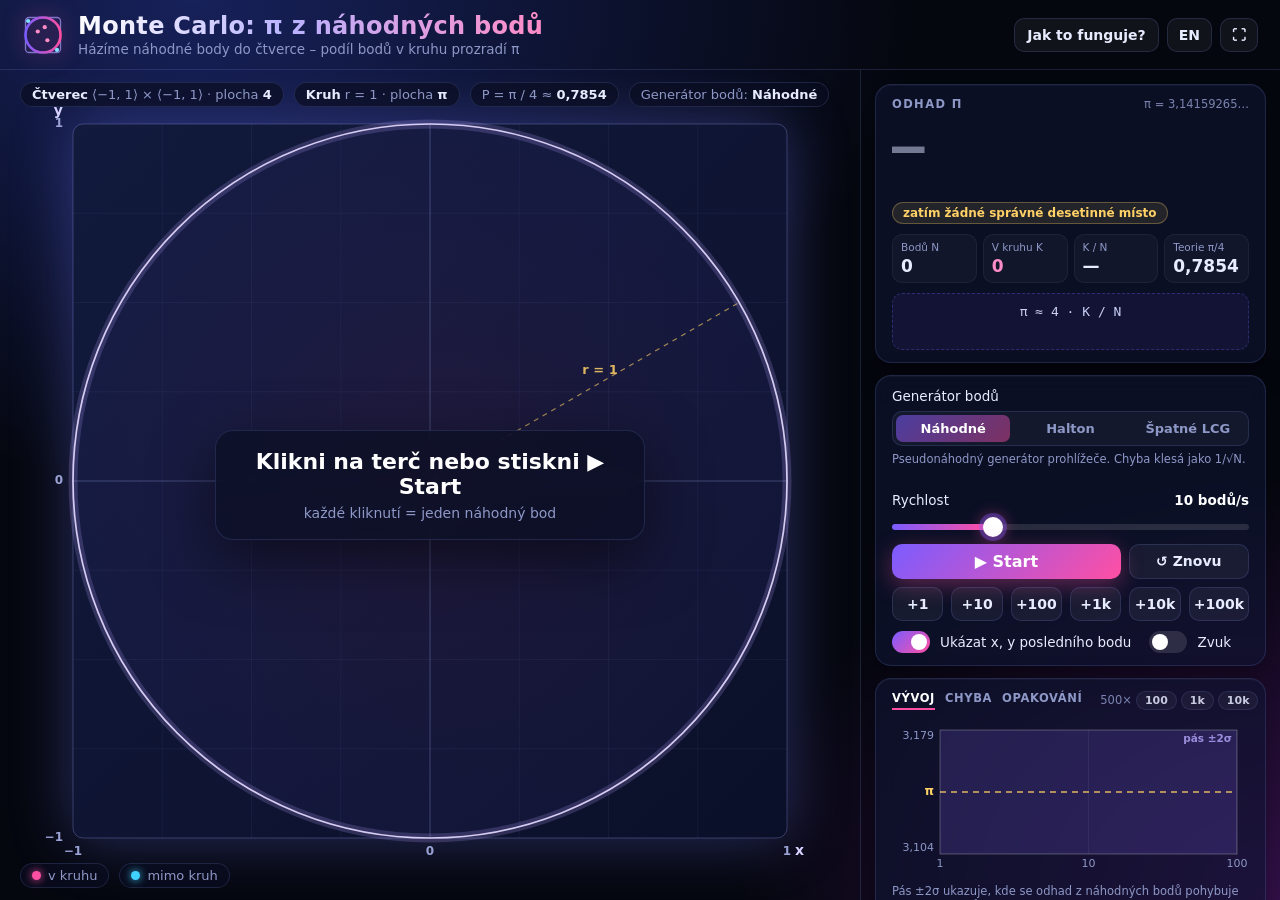
==== monte-carlo/index.html @ 91b71048 "Add monte carlo version, fix the legend overlap" ====
<!DOCTYPE html>
<html lang="cs" translate="no">
<head>
<meta charset="utf-8">
<meta name="google" content="notranslate">
<meta name="viewport" content="width=device-width, initial-scale=1">
<title>Monte Carlo π</title>
<style>
  :root {
    --bg0: #05070f;
    --panel: rgba(16, 22, 50, 0.62);
    --border: rgba(140, 160, 255, 0.16);
    --text: #e8ecff;
    --muted: #8e98c7;
    --hit: #ff4fa3;
    --miss: #40d2ff;
    --gold: #ffd166;
    --violet: #7b5cff;
  }
  * { box-sizing: border-box; margin: 0; padding: 0; }
  html, body { height: 100%; overflow: hidden; }
  body {
    color: var(--text);
    font-family: "Inter", "Segoe UI", system-ui, -apple-system, Roboto, "Helvetica Neue", Arial, sans-serif;
    background:
      radial-gradient(1200px 800px at 15% 0%, #17215a 0%, transparent 60%),
      radial-gradient(900px 700px at 100% 100%, #34104a 0%, transparent 60%),
      var(--bg0);
  }
  #app { display: grid; grid-template-rows: auto 1fr; height: 100vh; }

  /* ---------- header ---------- */
  header { display: flex; align-items: center; gap: 14px; padding: 12px 22px; border-bottom: 1px solid var(--border); }
  .logo { width: 42px; height: 42px; flex: none; filter: drop-shadow(0 0 10px rgba(255, 79, 163, .5)); }
  .brand h1 {
    font-size: 24px; font-weight: 800; letter-spacing: .3px;
    background: linear-gradient(90deg, #ffffff, #b9b3ff 45%, #ff8cc6);
    -webkit-background-clip: text; background-clip: text; color: transparent;
  }
  .brand p { color: var(--muted); font-size: 13.5px; margin-top: 1px; }
  .hdr-actions { margin-left: auto; display: flex; gap: 8px; }

  /* ---------- layout ---------- */
  main { display: grid; grid-template-columns: 1fr 420px; min-height: 0; }
  #stage { position: relative; min-width: 0; min-height: 0; overflow: hidden; }
  #board { position: absolute; inset: 0; width: 100%; height: 100%; cursor: crosshair; }
  aside {
    overflow-y: auto; padding: 14px; display: flex; flex-direction: column; gap: 12px;
    border-left: 1px solid var(--border);
    scrollbar-width: thin; scrollbar-color: rgba(140,160,255,.25) transparent;
  }

  .overlay { position: absolute; pointer-events: none; font-size: 13px; color: var(--muted); }
  #boardInfo { top: 12px; left: 20px; right: 20px; display: flex; gap: 10px; flex-wrap: wrap; }
  .chip {
    background: rgba(10, 14, 34, .7); border: 1px solid var(--border); border-radius: 999px;
    padding: 4px 11px; backdrop-filter: blur(6px); white-space: nowrap;
  }
  .chip b { color: var(--text); font-weight: 600; }
  #legend { bottom: 12px; left: 20px; display: flex; gap: 10px; }
  .dot { display: inline-block; width: 9px; height: 9px; border-radius: 50%; vertical-align: middle; margin: -2px 7px 0 0; }
  .dot.hit { background: var(--hit); box-shadow: 0 0 8px var(--hit); }
  .dot.miss { background: var(--miss); box-shadow: 0 0 8px var(--miss); }
  #hint {
    left: 50%; top: 50%; transform: translate(-50%, -50%);
    font-size: 22px; font-weight: 600; color: #fff; text-align: center;
    padding: 18px 28px; border-radius: 18px;
    background: rgba(10, 14, 34, .72); border: 1px solid var(--border);
    backdrop-filter: blur(8px); box-shadow: 0 20px 60px rgba(0,0,0,.5);
    animation: pulse 2.4s ease-in-out infinite;
  }
  #hint small { display: block; font-size: 14px; font-weight: 400; color: var(--muted); margin-top: 6px; }
  #hint.hidden { display: none; }
  @keyframes pulse { 0%,100% { box-shadow: 0 0 0 rgba(255,79,163,0), 0 20px 60px rgba(0,0,0,.5); }
                     50% { box-shadow: 0 0 40px rgba(255,79,163,.35), 0 20px 60px rgba(0,0,0,.5); } }

  /* ---------- cards ---------- */
  .card {
    background: var(--panel); border: 1px solid var(--border); border-radius: 16px;
    padding: 12px 16px; backdrop-filter: blur(10px);
    box-shadow: 0 10px 30px rgba(0,0,0,.35), inset 0 1px 0 rgba(255,255,255,.04);
  }
  .card h3 {
    font-size: 11.5px; text-transform: uppercase; letter-spacing: 1.4px; color: var(--muted);
    font-weight: 700; margin-bottom: 8px; display: flex; justify-content: space-between; align-items: center; gap: 8px;
  }
  .card h3 > span { white-space: nowrap; }
  .card h3 span:last-child { text-transform: none; letter-spacing: 0; font-weight: 500; opacity: .85; }

  .pi-value {
    font-family: ui-monospace, "SF Mono", "Cascadia Mono", "Roboto Mono", Consolas, monospace;
    font-size: 54px; font-weight: 700; line-height: 1.05; letter-spacing: 1px;
    font-variant-numeric: tabular-nums; white-space: nowrap;
  }
  .pi-value .ok { color: var(--gold); text-shadow: 0 0 22px rgba(255, 209, 102, .65); }
  .pi-value .no { color: #dfe4ff; opacity: .5; }
  /* always two fixed lines (error, then badge) so the panel never jumps as the texts change length */
  .pi-sub { display: flex; flex-direction: column; align-items: flex-start; gap: 5px; color: var(--muted); font-size: 13px; margin-top: 4px; }
  #piErr { min-height: 1.3em; line-height: 1.3; white-space: nowrap; }
  .badge {
    display: inline-block; font-size: 12px; font-weight: 600; color: var(--gold); white-space: nowrap;
    background: rgba(255, 209, 102, .1); border: 1px solid rgba(255, 209, 102, .3);
    padding: 3px 10px; border-radius: 999px; transition: transform .25s;
  }
  .badge.pop { transform: scale(1.12); }
  .stats { display: grid; grid-template-columns: repeat(4, 1fr); gap: 6px; margin-top: 10px; }
  .stat { background: rgba(255,255,255,.03); border: 1px solid rgba(255,255,255,.05); border-radius: 10px; padding: 6px 8px; min-width: 0; }
  .stat .k { display: block; font-size: 10.5px; color: var(--muted); line-height: 1.25; }
  .stat .v { display: block; font-size: 17px; font-weight: 700; font-variant-numeric: tabular-nums; margin-top: 2px; }
  .stat .v.hit { color: #ff8cc6; }
  .formula {
    margin-top: 10px; font-family: ui-monospace, "SF Mono", Consolas, monospace; font-size: 13px;
    color: #c9cff5; text-align: center; padding: 8px; border-radius: 10px; background: rgba(123, 92, 255, .08);
    border: 1px dashed rgba(123, 92, 255, .3); line-height: 1.5; white-space: nowrap; overflow: hidden;
  }

  /* ---------- controls ---------- */
  .ctrl { margin-bottom: 10px; }
  .ctrl-top { display: flex; justify-content: space-between; align-items: baseline; font-size: 13.5px; margin-bottom: 7px; }
  .ctrl-top .val { font-weight: 700; font-variant-numeric: tabular-nums; color: #fff; }
  .note { font-size: 11.5px; color: var(--muted); margin: -4px 0 10px; min-height: 2.6em; line-height: 1.3; }

  input[type=range] {
    -webkit-appearance: none; appearance: none; width: 100%; height: 6px; border-radius: 6px; outline: none; cursor: pointer;
    background: linear-gradient(90deg, var(--violet), var(--hit) var(--fill, 50%), rgba(255,255,255,.12) var(--fill, 50%));
  }
  input[type=range]::-webkit-slider-thumb {
    -webkit-appearance: none; width: 20px; height: 20px; border-radius: 50%; background: #fff; border: none;
    box-shadow: 0 0 0 4px rgba(123, 92, 255, .35), 0 0 16px rgba(255, 79, 163, .7);
  }
  input[type=range]::-moz-range-thumb {
    width: 20px; height: 20px; border-radius: 50%; background: #fff; border: none;
    box-shadow: 0 0 0 4px rgba(123, 92, 255, .35), 0 0 16px rgba(255, 79, 163, .7);
  }

  .seg { display: flex; background: rgba(255,255,255,.04); border: 1px solid var(--border); border-radius: 10px; padding: 3px; gap: 3px; }
  .seg button {
    flex: 1; border: none; background: transparent; color: var(--muted); font: inherit; font-size: 13px; font-weight: 600;
    padding: 6px 4px; border-radius: 7px; cursor: pointer; transition: .15s;
  }
  .seg button.on { background: linear-gradient(135deg, rgba(123,92,255,.55), rgba(255,79,163,.45)); color: #fff; }

  .btn {
    appearance: none; border: 1px solid var(--border); background: rgba(255,255,255,.05); color: var(--text);
    border-radius: 10px; padding: 8px 12px; font: inherit; font-size: 14px; font-weight: 600; cursor: pointer;
    transition: background .15s, border-color .15s, transform .08s;
  }
  .btn:hover { background: rgba(255,255,255,.1); border-color: rgba(160,170,255,.45); }
  .btn:active { transform: scale(.97); }
  .btn.primary {
    background: linear-gradient(135deg, var(--violet), var(--hit)); border: none; color: #fff;
    box-shadow: 0 6px 22px rgba(255, 79, 163, .35);
  }
  .btn.primary:hover { filter: brightness(1.1); }
  .btn.icon { padding: 8px 11px; }
  .row { display: flex; gap: 8px; }
  .row .btn { flex: 1; padding-left: 4px; padding-right: 4px; }
  .row + .row { margin-top: 8px; }
  #btnPlay { flex: 2; font-size: 16px; }

  .switches { display: flex; gap: 18px; flex-wrap: wrap; }
  .switch { display: flex; align-items: center; gap: 10px; font-size: 13.5px; cursor: pointer; margin-top: 10px; user-select: none; }
  .switch input { display: none; }
  .switch .track { width: 38px; height: 22px; border-radius: 22px; background: rgba(255,255,255,.12); position: relative; transition: .2s; flex: none; }
  .switch .track::after { content: ""; position: absolute; top: 3px; left: 3px; width: 16px; height: 16px; border-radius: 50%; background: #fff; transition: .2s; }
  .switch input:checked + .track { background: linear-gradient(135deg, var(--violet), var(--hit)); }
  .switch input:checked + .track::after { left: 19px; }

  .tab {
    background: none; border: none; border-bottom: 2px solid transparent; font: inherit; color: var(--muted);
    text-transform: uppercase; letter-spacing: 1.4px; font-weight: 700; font-size: 11.5px;
    padding: 0 0 3px; margin-right: 10px; cursor: pointer; letter-spacing: .6px; white-space: nowrap;
  }
  .tab.on { color: #fff; border-bottom-color: var(--hit); }
  .histbtns { display: flex; gap: 4px; align-items: center; white-space: nowrap; }
  .histbtns button {
    border: 1px solid var(--border); background: rgba(255,255,255,.05); color: var(--text); border-radius: 999px;
    font: inherit; font-size: 11px; font-weight: 700; padding: 2px 8px; cursor: pointer;
  }
  .histbtns button:hover { border-color: rgba(255,79,163,.6); background: rgba(255,79,163,.15); }
  .chart { width: 100%; height: 200px; display: block; }
  @media (max-height: 950px) { .chart { height: 160px; } }
  .chart-note { font-size: 11.5px; color: var(--muted); margin-top: 6px; min-height: 2.6em; line-height: 1.3; }
  .kbd { font-size: 11.5px; color: var(--muted); text-align: center; line-height: 1.7; }
  kbd {
    font-family: inherit; font-size: 11px; padding: 1px 6px; border-radius: 5px;
    border: 1px solid var(--border); background: rgba(255,255,255,.05); color: #cdd3f5;
  }

  /* ---------- theory modal ---------- */
  #modal {
    position: fixed; inset: 0; display: none; align-items: center; justify-content: center; padding: 20px;
    background: rgba(3, 5, 14, .7); backdrop-filter: blur(8px); z-index: 10;
  }
  #modal.open { display: flex; }
  #modal .card { max-width: 760px; width: 100%; max-height: 90vh; overflow-y: auto; padding: 26px 30px; position: relative; background: rgba(16, 22, 50, .95); }
  #modal h2 { font-size: 24px; margin-bottom: 12px; }
  #modal h4 { font-size: 15px; margin: 18px 0 6px; color: #b9b3ff; }
  #modal p, #modal li { font-size: 15px; line-height: 1.6; color: #d4d9f5; }
  #modal ul { padding-left: 20px; }
  #modal li + li { margin-top: 6px; }
  #modal .eq {
    font-family: ui-monospace, "SF Mono", Consolas, monospace; font-size: 16px; text-align: center; margin: 12px 0;
    padding: 12px; border-radius: 12px; background: rgba(123, 92, 255, .1); border: 1px solid rgba(123, 92, 255, .3); color: #fff;
  }
  #modal .close { position: absolute; top: 14px; right: 14px; }

  @media (max-width: 1000px) {
    html, body { overflow: auto; }
    #app { height: auto; }
    main { grid-template-columns: 1fr; }
    #stage { height: 70vh; }
    aside { border-left: none; overflow: visible; }
    .brand p { display: none; }
  }
</style>
</head>
<body>
<div id="app">
  <header>
    <svg class="logo" viewBox="0 0 48 48" aria-hidden="true">
      <defs><linearGradient id="lg" x1="0" x2="1"><stop offset="0" stop-color="#7b5cff"/><stop offset="1" stop-color="#ff4fa3"/></linearGradient></defs>
      <rect x="4" y="4" width="40" height="40" rx="4" fill="none" stroke="#a99cff" stroke-width="1.5" opacity=".7"/>
      <circle cx="24" cy="24" r="20" fill="none" stroke="url(#lg)" stroke-width="3"/>
      <circle cx="18" cy="20" r="2.4" fill="#ff8cc6"/><circle cx="29" cy="30" r="2.4" fill="#ff8cc6"/>
      <circle cx="26" cy="15" r="2.4" fill="#ff8cc6"/><circle cx="40" cy="41" r="2.4" fill="#7fe3ff"/>
      <circle cx="7" cy="8" r="2.4" fill="#7fe3ff"/>
    </svg>
    <div class="brand">
      <h1 data-i18n="title"></h1>
      <p data-i18n="subtitle"></p>
    </div>
    <div class="hdr-actions">
      <button class="btn" id="btnTheory" data-i18n="theoryBtn"></button>
      <button class="btn icon" id="btnLang" title="Language / Jazyk"></button>
      <button class="btn icon" id="btnFull" data-i18n-title="fullscreen">⛶</button>
    </div>
  </header>

  <main>
    <section id="stage">
      <canvas id="board"></canvas>
      <div class="overlay" id="boardInfo"></div>
      <div class="overlay" id="legend">
        <span class="chip"><span class="dot hit"></span><span data-i18n="legendHit"></span></span>
        <span class="chip"><span class="dot miss"></span><span data-i18n="legendMiss"></span></span>
      </div>
      <div class="overlay" id="hint"><span data-i18n="hint"></span><small data-i18n="hintSmall"></small></div>
    </section>

    <aside>
      <div class="card">
        <h3><span data-i18n="estimate"></span><span id="piTrue">π = 3.14159265…</span></h3>
        <div class="pi-value" id="piValue">—</div>
        <div class="pi-sub"><span id="piErr"></span><span class="badge" id="badge"></span></div>
        <div class="stats">
          <div class="stat"><span class="k" data-i18n="points"></span><span class="v" id="stN">0</span></div>
          <div class="stat"><span class="k" data-i18n="inside"></span><span class="v hit" id="stK">0</span></div>
          <div class="stat"><span class="k">K / N</span><span class="v" id="stP">—</span></div>
          <div class="stat"><span class="k" data-i18n="theory"></span><span class="v" id="stPT">—</span></div>
        </div>
        <div class="formula" id="formula"></div>
      </div>

      <div class="card">
        <div class="ctrl">
          <div class="ctrl-top"><span data-i18n="generator"></span></div>
          <div class="seg" id="genSeg">
            <button data-gen="random" data-i18n="genRandom"></button>
            <button data-gen="halton" data-i18n="genHalton"></button>
            <button data-gen="lcg" data-i18n="genLcg"></button>
          </div>
        </div>
        <div class="note" id="genNote"></div>
        <div class="ctrl">
          <div class="ctrl-top"><span data-i18n="speed"></span><span class="val" id="rVal"></span></div>
          <input type="range" id="rSlider" min="0" max="1000" step="1">
        </div>
        <div class="row">
          <button class="btn primary" id="btnPlay"></button>
          <button class="btn" id="btnReset" data-i18n="reset"></button>
        </div>
        <div class="row">
          <button class="btn" data-drop="1">+1</button>
          <button class="btn" data-drop="10">+10</button>
          <button class="btn" data-drop="100">+100</button>
          <button class="btn" data-drop="1000">+1k</button>
          <button class="btn" data-drop="10000">+10k</button>
          <button class="btn" data-drop="100000">+100k</button>
        </div>
        <div class="switches">
          <label class="switch"><input type="checkbox" id="measureChk" checked><span class="track"></span><span data-i18n="showMeasure"></span></label>
          <label class="switch"><input type="checkbox" id="soundChk"><span class="track"></span><span data-i18n="sound"></span></label>
        </div>
      </div>

      <div class="card">
        <h3>
          <span><button class="tab on" data-tab="conv" data-i18n="tabConv"></button><button class="tab" data-tab="err" data-i18n="tabErr"></button><button class="tab" data-tab="hist" data-i18n="tabHist"></button></span>
          <span class="histbtns"><span>500×</span><button data-hist="100">100</button><button data-hist="1000">1k</button><button data-hist="10000">10k</button></span>
        </h3>
        <canvas class="chart" id="chart"></canvas>
        <div class="chart-note" id="chartNote"></div>
      </div>

      <div class="kbd" data-i18n-html="keys"></div>
    </aside>
  </main>
</div>

<div id="modal">
  <div class="card">
    <button class="btn icon close" id="btnClose">✕</button>
    <div id="theoryBody"></div>
  </div>
</div>

<script>
(() => {
'use strict';

// Language shown on start ('cs' or 'en'); visitors can switch with the button or L key.
const DEFAULT_LANG = 'cs';
const PI = Math.PI;
const PI_DIGITS = '3.14159265358979';
const P_IN = PI / 4;                 // probability that a uniform point in the square lands in the circle
const $ = id => document.getElementById(id);

/* ======================================================================
   Texts
   ====================================================================== */
const I18N = {
  cs: {
    title: 'Monte Carlo: π z náhodných bodů',
    subtitle: 'Házíme náhodné body do čtverce – podíl bodů v kruhu prozradí π',
    theoryBtn: 'Jak to funguje?',
    fullscreen: 'Celá obrazovka (F)',
    legendHit: 'v kruhu',
    legendMiss: 'mimo kruh',
    hint: 'Klikni na terč nebo stiskni ▶ Start',
    hintSmall: 'každé kliknutí = jeden náhodný bod',
    estimate: 'Odhad π',
    points: 'Bodů N',
    inside: 'V kruhu K',
    theory: 'Teorie π/4',
    generator: 'Generátor bodů',
    genRandom: 'Náhodné', genHalton: 'Halton', genLcg: 'Špatné LCG',
    genNotes: {
      random: 'Pseudonáhodný generátor prohlížeče. Chyba klesá jako 1/√N.',
      halton: 'Kvazináhodná posloupnost: body vyplňují čtverec rovnoměrně. Chyba klesá zhruba jako N^(−3/4) – výrazně rychleji než 1/√N.',
      lcg: 'xₙ₊₁ = (5·xₙ + 1) mod 2048. Perioda jen 2048 – body leží na přímkách a odhad uvízne na 3,207.',
    },
    speed: 'Rychlost',
    perSec: n => n === 1 ? 'bod/s' : n >= 2 && n <= 4 ? 'body/s' : 'bodů/s',
    start: '▶ Start', pause: '❚❚ Pauza', reset: '↺ Znovu',
    showMeasure: 'Ukázat x, y posledního bodu',
    sound: 'Zvuk',
    tabConv: 'Vývoj', tabErr: 'Chyba', tabHist: 'Opakování',
    band: 'pás ±2σ',
    notes: {
      conv: 'Pás ±2σ ukazuje, kde se odhad z náhodných bodů pohybuje v 95 % případů. Zkus i Halton a špatné LCG.',
      err: 'Chyba |π̂ − π| v log–log měřítku. Náhodné body: ~1/√N (sklon −½). Halton: ~N^(−3/4), tedy výrazně rychleji.',
      hist: '500 nezávislých pokusů po N bodech. Víc bodů → užší zvon. Čárkovaně teorie, v závorce σ pro náhodné body.',
    },
    histEmpty: 'Zvol N vpravo nahoře ↗',
    insideV: 'v kruhu ✓', outsideV: 'mimo kruh ✗',
    err: 'odchylka',
    digits: n => n <= 0 ? 'zatím žádné správné desetinné místo' :
                 n === 1 ? '1 správné desetinné místo' :
                 n < 5 ? `${n} správná desetinná místa` : `${n} správných desetinných míst`,
    square: 'Čtverec', circle: 'Kruh', area: 'plocha',
    keys: '<kbd>Mezerník</kbd> start/pauza · <kbd>N</kbd> jeden bod · <kbd>R</kbd> znovu · <kbd>G</kbd> generátor · <kbd>F</kbd> celá obrazovka · <kbd>L</kbd> jazyk · <kbd>S</kbd> zvuk',
    theoryHtml: `
      <h2>Metoda Monte Carlo</h2>
      <p>Házíme náhodné body do čtverce ⟨−1, 1⟩ × ⟨−1, 1⟩, do kterého je vepsaný kruh o poloměru 1.
      Body padají rovnoměrně, takže pravděpodobnost, že bod padne do kruhu, je rovna poměru ploch:</p>
      <div class="eq">P = plocha kruhu / plocha čtverce = π·1² / 2² = π / 4</div>
      <p>Bod (x, y) leží v kruhu právě tehdy, když <b>x² + y² ≤ 1</b> – to je Pythagorova věta pro vzdálenost od středu.
      Hodíme-li <i>N</i> bodů a <i>K</i> z nich padne do kruhu, je K/N ≈ π/4, a tedy</p>
      <div class="eq">π ≈ 4 · K / N</div>
      <h4>Proč „Monte Carlo“?</h4>
      <p>Metodu rozpracovali Stanisław Ulam a John von Neumann kolem roku 1946 při výpočtech pro projekt Manhattan
      a pojmenovali ji podle kasina v Monaku, kde také vládne náhoda. Ulama k ní prý přivedlo, když se snažil
      spočítat šanci, že mu vyjde pasiáns. Dnes se používá ve fyzice, financích, počítačové grafice (ray tracing) i v umělé inteligenci.</p>
      <h4>Jak přesné to je?</h4>
      <p>Směrodatná odchylka odhadu je 4·√(p(1−p)/N) ≈ 1,64/√N, kde p = π/4. Na každou další správnou číslici
      tedy potřebujeme zhruba 100× víc bodů. Pro srovnání: Buffonova jehla s l = t má ≈ 2,37/√N, takže body ve čtverci jsou o něco přesnější.
      A hlavně: chyba ~1/√N nezávisí na počtu rozměrů. Proto Monte Carlo vítězí u integrálů ve stovkách dimenzí,
      kde by klasické metody potřebovaly astronomický počet výpočtů.</p>
      <h4>Generátory bodů</h4>
      <ul>
        <li><b>Náhodné</b> – pseudonáhodný generátor prohlížeče (Math.random). Počítač neumí skutečnou náhodu,
        ale dobrý generátor se od ní nedá rozeznat.</li>
        <li><b>Halton</b> – kvazináhodná posloupnost (van der Corputova čísla v bázích 2 a 3). Body nejsou náhodné,
        ale vyplňují čtverec co nejrovnoměrněji. Chyba tu klesá zhruba jako N<sup>−3/4</sup> místo N<sup>−1/2</sup> – to je metoda <i>kvazi-Monte Carlo</i>.
        U hladkých funkcí je to dokonce skoro 1/N; ostrá hranice kruhu to trochu brzdí.
        (Posloupnost je náhodně posunutá, aby byl každý pokus jiný.)</li>
        <li><b>Špatné LCG</b> – lineární kongruenční generátor x<sub>n+1</sub> = (5·x<sub>n</sub> + 1) mod 2048.
        Má periodu jen 2048 čísel a dvojice (x, y) leží na pěti přímkách. Odhad uvízne na 3,207 a lepší už nebude,
        ať hodíme bodů kolik chceme. Takové chyby se v historii opravdu staly: slavný generátor RANDU od IBM
        (60. léta) vyráběl trojice čísel ležící jen v 15 rovinách.</li>
      </ul>`
  },
  en: {
    title: 'Monte Carlo: π from random points',
    subtitle: 'Throw random points into a square – the share landing in the circle reveals π',
    theoryBtn: 'How does it work?',
    fullscreen: 'Fullscreen (F)',
    legendHit: 'inside the circle',
    legendMiss: 'outside',
    hint: 'Click the target or press ▶ Start',
    hintSmall: 'every click = one random point',
    estimate: 'Estimate of π',
    points: 'Points N',
    inside: 'Inside K',
    theory: 'Theory π/4',
    generator: 'Point generator',
    genRandom: 'Random', genHalton: 'Halton', genLcg: 'Bad LCG',
    genNotes: {
      random: "The browser's pseudo-random generator. The error shrinks like 1/√N.",
      halton: 'Quasi-random sequence: points fill the square evenly. The error shrinks roughly like N^(−3/4) – much faster than 1/√N.',
      lcg: 'xₙ₊₁ = (5·xₙ + 1) mod 2048. Period of only 2048 – points lie on lines and the estimate gets stuck at 3.207.',
    },
    speed: 'Speed',
    perSec: n => n === 1 ? 'point/s' : 'points/s',
    start: '▶ Start', pause: '❚❚ Pause', reset: '↺ Reset',
    showMeasure: 'Show x, y of the last point',
    sound: 'Sound',
    tabConv: 'Estimate', tabErr: 'Error', tabHist: 'Repeats',
    band: 'band ±2σ',
    notes: {
      conv: 'The ±2σ band shows where the estimate from random points stays 95 % of the time. Try Halton and the bad LCG too.',
      err: 'Error |π̂ − π| on a log–log scale. Random points: ~1/√N (slope −½). Halton: ~N^(−3/4), i.e. much faster.',
      hist: '500 independent experiments of N points. More points → narrower bell. Dashed: theory, σ for random points in brackets.',
    },
    histEmpty: 'Pick N at the top right ↗',
    insideV: 'inside ✓', outsideV: 'outside ✗',
    err: 'error',
    digits: n => n <= 0 ? 'no correct decimal places yet' :
                 n === 1 ? '1 correct decimal place' : `${n} correct decimal places`,
    square: 'Square', circle: 'Circle', area: 'area',
    keys: '<kbd>Space</kbd> start/pause · <kbd>N</kbd> one point · <kbd>R</kbd> reset · <kbd>G</kbd> generator · <kbd>F</kbd> fullscreen · <kbd>L</kbd> language · <kbd>S</kbd> sound',
    theoryHtml: `
      <h2>The Monte Carlo method</h2>
      <p>We throw random points into the square [−1, 1] × [−1, 1], which contains an inscribed circle of radius 1.
      The points are uniform, so the probability that a point lands in the circle equals the ratio of the areas:</p>
      <div class="eq">P = circle area / square area = π·1² / 2² = π / 4</div>
      <p>A point (x, y) is inside the circle exactly when <b>x² + y² ≤ 1</b> – Pythagoras' theorem for the distance from the centre.
      Throw <i>N</i> points, count the <i>K</i> inside; then K/N ≈ π/4 and therefore</p>
      <div class="eq">π ≈ 4 · K / N</div>
      <h4>Why "Monte Carlo"?</h4>
      <p>Stanisław Ulam and John von Neumann developed the method around 1946 for calculations in the Manhattan Project
      and named it after the casino in Monaco, where chance rules too. Ulam reportedly got the idea while trying to work out
      the odds of winning a game of solitaire. Today it is used in physics, finance, computer graphics (ray tracing) and AI.</p>
      <h4>How accurate is it?</h4>
      <p>The standard deviation of the estimate is 4·√(p(1−p)/N) ≈ 1.64/√N with p = π/4, so every extra correct digit
      needs about 100× more points. For comparison, Buffon's needle with l = t gives ≈ 2.37/√N, so points in a square are a bit more accurate.
      Crucially, the ~1/√N error does not depend on the number of dimensions. That is why Monte Carlo wins for integrals
      in hundreds of dimensions, where classical methods would need an astronomical number of evaluations.</p>
      <h4>Point generators</h4>
      <ul>
        <li><b>Random</b> – the browser's pseudo-random generator (Math.random). Computers can't produce true randomness,
        but a good generator is indistinguishable from it.</li>
        <li><b>Halton</b> – a quasi-random sequence (van der Corput numbers in bases 2 and 3). The points aren't random,
        they fill the square as evenly as possible. The error falls roughly like N<sup>−3/4</sup> instead of N<sup>−1/2</sup> – this is <i>quasi-Monte Carlo</i>.
        For smooth functions it is almost 1/N; the sharp edge of the circle slows it down a little.
        (The sequence is randomly shifted so every run is different.)</li>
        <li><b>Bad LCG</b> – the linear congruential generator x<sub>n+1</sub> = (5·x<sub>n</sub> + 1) mod 2048.
        Its period is only 2048 numbers and the (x, y) pairs lie on five lines. The estimate gets stuck at 3.207 and never
        improves, no matter how many points we throw. Such failures really happened: IBM's infamous RANDU generator (1960s)
        produced triples of numbers lying in just 15 planes.</li>
      </ul>`
  }
};
let T = I18N[DEFAULT_LANG];

/* ======================================================================
   Point generators – each returns a function producing [x, y] in [−1, 1]²
   ====================================================================== */
function halton(i, b) {
  let f = 1, r = 0;
  while (i > 0) { f /= b; r += f * (i % b); i = Math.floor(i / b); }
  return r;
}
const frac = v => v - Math.floor(v);

function makeGen(kind) {
  if (kind === 'halton') {
    // Cranley–Patterson rotation: a random shift keeps the even spread but makes each run different.
    let i = 0;
    const u = Math.random(), v = Math.random();
    return () => { i++; return [frac(halton(i, 2) + u) * 2 - 1, frac(halton(i, 3) + v) * 2 - 1]; };
  }
  if (kind === 'lcg') {
    // A deliberately bad generator: tiny modulus, small multiplier.
    const m = 2048, a = 5;
    let s = Math.floor(Math.random() * m);
    return () => {
      s = (a * s + 1) % m; const x = s / m;
      s = (a * s + 1) % m; const y = s / m;
      return [x * 2 - 1, y * 2 - 1];
    };
  }
  return () => [Math.random() * 2 - 1, Math.random() * 2 - 1];
}

/* ======================================================================
   State
   ====================================================================== */
const HIT  = { rgb: '255,79,163' };
const MISS = { rgb: '64,210,255' };
const RING_MAX = 150000;             // settled points kept for redrawing after a resize

const S = {
  lang: DEFAULT_LANG,
  gen: 'random', next: null,
  N: 0, K: 0,
  running: false, rate: 10, spawnAcc: 0,
  pending: 0,                        // points queued by the big +N buttons, dropped over several frames
  history: [], lastHistN: 0,
  flying: [], effects: [], pulse: 0,
  last: null, lastT: 0, showMeasure: true,
  bestDigits: 0,
  statsDirty: true, lastStats: 0,
};
const ring = {
  x: new Float32Array(RING_MAX), y: new Float32Array(RING_MAX), r: new Float32Array(RING_MAX),
  a: new Float32Array(RING_MAX), inside: new Uint8Array(RING_MAX), start: 0, len: 0,
};
const G = { dpr: 1, cw: 1, ch: 1, size: 1, ox: 0, oy: 0 };   // stage geometry in device pixels

const stage = $('stage'), cv = $('board'), ctx = cv.getContext('2d');
const mk = () => { const c = document.createElement('canvas'); return [c, c.getContext('2d')]; };
const [bg, bgx] = mk();              // board, circle, axes
const [acc, accx] = mk();            // settled points
const chCv = $('chart'), chx = chCv.getContext('2d');

/* ======================================================================
   Helpers
   ====================================================================== */
const clamp = (v, a, b) => Math.max(a, Math.min(b, v));
const locale = () => S.lang === 'cs' ? 'cs-CZ' : 'en-US';
const dec = (v, d) => v.toLocaleString(locale(), { minimumFractionDigits: d, maximumFractionDigits: d });
const int = v => v.toLocaleString(locale());
const sep = () => S.lang === 'cs' ? ',' : '.';
const estimate = () => S.N ? 4 * S.K / S.N : NaN;
const sigmaFor = N => 4 * Math.sqrt(P_IN * (1 - P_IN) / N);
const font = (px, w = 600) => `${w} ${px * G.dpr}px "Inter", "Segoe UI", system-ui, -apple-system, sans-serif`;
const X = x => G.ox + (x + 1) / 2 * G.size;
const Y = y => G.oy + (1 - y) / 2 * G.size;

function rr(c, x, y, w, h, r) {
  c.beginPath();
  c.moveTo(x + r, y); c.arcTo(x + w, y, x + w, y + h, r); c.arcTo(x + w, y + h, x, y + h, r);
  c.arcTo(x, y + h, x, y, r); c.arcTo(x, y, x + w, y, r); c.closePath();
}

function pill(c, text, x, y, color, align = 'center') {
  const d = G.dpr;
  c.font = font(12.5);
  const w = c.measureText(text).width + 14 * d, h = 22 * d;
  let bx = align === 'left' ? x : align === 'right' ? x - w : x - w / 2;
  bx = clamp(bx, 4 * d, G.cw - w - 4 * d);
  const by = clamp(y - h / 2, 4 * d, G.ch - h - 4 * d);
  c.fillStyle = 'rgba(6, 9, 24, 0.85)';
  rr(c, bx, by, w, h, 7 * d); c.fill();
  c.strokeStyle = color; c.globalAlpha *= 0.6; c.lineWidth = 1 * d; c.stroke(); c.globalAlpha /= 0.6;
  c.fillStyle = color; c.textAlign = 'left'; c.textBaseline = 'middle';
  c.fillText(text, bx + 7 * d, by + h / 2 + 0.5 * d);
}

/* ======================================================================
   Board
   ====================================================================== */
function layoutStage() {
  const r = stage.getBoundingClientRect();
  G.dpr = Math.min(window.devicePixelRatio || 1, 2);
  G.cw = Math.max(1, Math.round(r.width * G.dpr));
  G.ch = Math.max(1, Math.round(r.height * G.dpr));
  for (const c of [cv, bg, acc]) { c.width = G.cw; c.height = G.ch; }
  accClipped = false;                // resizing a canvas resets its state
  const d = G.dpr, mx = 60 * d, mt = 54 * d, mb = 62 * d;
  G.size = Math.max(10, Math.min(G.cw - 2 * mx, G.ch - mt - mb));
  G.ox = (G.cw - G.size) / 2;
  G.oy = mt + (G.ch - mt - mb - G.size) / 2;
  drawBoardBg();
  redrawAccum();
}

function drawBoardBg() {
  const c = bgx, d = G.dpr, s = G.size, x0 = G.ox, y0 = G.oy, r = 10 * d;
  c.clearRect(0, 0, G.cw, G.ch);

  c.save();
  c.shadowColor = 'rgba(110, 120, 255, 0.35)'; c.shadowBlur = 60 * d;
  const g = c.createLinearGradient(x0, y0, x0 + s, y0 + s);
  g.addColorStop(0, '#121a3d'); g.addColorStop(1, '#0b1029');
  c.fillStyle = g; rr(c, x0, y0, s, s, r); c.fill();
  c.restore();

  c.save();
  rr(c, x0, y0, s, s, r); c.clip();
  // inside of the circle, softly lit
  const cg = c.createRadialGradient(X(0), Y(0), 0, X(0), Y(0), s / 2);
  cg.addColorStop(0, 'rgba(255, 79, 163, 0.07)'); cg.addColorStop(1, 'rgba(123, 92, 255, 0.05)');
  c.fillStyle = cg; c.beginPath(); c.arc(X(0), Y(0), s / 2, 0, 2 * PI); c.fill();
  // grid every 0.25
  c.strokeStyle = 'rgba(150, 170, 255, 0.06)'; c.lineWidth = 1 * d;
  c.beginPath();
  for (let v = -0.75; v < 1; v += 0.25) { c.moveTo(X(v), y0); c.lineTo(X(v), y0 + s); c.moveTo(x0, Y(v)); c.lineTo(x0 + s, Y(v)); }
  c.stroke();
  // axes
  c.strokeStyle = 'rgba(170, 185, 255, 0.25)';
  c.beginPath(); c.moveTo(X(-1), Y(0)); c.lineTo(X(1), Y(0)); c.moveTo(X(0), Y(-1)); c.lineTo(X(0), Y(1)); c.stroke();
  // grain
  const grains = Math.min(12000, (s * s) / (700 * d * d));
  for (let i = 0; i < grains; i++) {
    c.fillStyle = `rgba(200, 210, 255, ${Math.random() * 0.05})`;
    c.fillRect(x0 + Math.random() * s, y0 + Math.random() * s, d, d);
  }
  // radius marker (visible until the points cover it)
  const ang = PI / 6;
  c.setLineDash([5 * d, 5 * d]); c.strokeStyle = 'rgba(255, 209, 102, 0.6)'; c.lineWidth = 1.4 * d;
  c.beginPath(); c.moveTo(X(0), Y(0)); c.lineTo(X(Math.cos(ang)), Y(Math.sin(ang))); c.stroke(); c.setLineDash([]);
  c.font = font(13, 700); c.fillStyle = 'rgba(255, 209, 102, 0.85)'; c.textAlign = 'center'; c.textBaseline = 'bottom';
  c.fillText('r = 1', X(Math.cos(ang) * 0.55), Y(Math.sin(ang) * 0.55) - 6 * d);
  c.restore();

  c.strokeStyle = 'rgba(160, 170, 255, 0.28)'; c.lineWidth = 1 * d;
  rr(c, x0, y0, s, s, r); c.stroke();

  // the circle
  c.beginPath(); c.arc(X(0), Y(0), s / 2, 0, 2 * PI);
  c.strokeStyle = 'rgba(185, 160, 255, 0.2)'; c.lineWidth = 9 * d; c.stroke();
  c.strokeStyle = 'rgba(228, 218, 255, 0.92)'; c.lineWidth = 1.7 * d; c.stroke();

  // tick labels
  c.font = font(12, 600); c.fillStyle = '#9aa3d4';
  c.textAlign = 'center'; c.textBaseline = 'top';
  [[-1, '−1'], [0, '0'], [1, '1']].forEach(([v, t]) => c.fillText(t, X(v), y0 + s + 8 * d));
  c.textAlign = 'right'; c.textBaseline = 'middle';
  [[-1, '−1'], [0, '0'], [1, '1']].forEach(([v, t]) => c.fillText(t, x0 - 10 * d, Y(v)));
  c.font = font(14, 700); c.fillStyle = '#d7d2ff';
  c.textAlign = 'left'; c.textBaseline = 'top'; c.fillText('x', x0 + s + 8 * d, y0 + s + 6 * d);
  c.textAlign = 'right'; c.textBaseline = 'bottom'; c.fillText('y', x0 - 10 * d, y0 - 6 * d);
}

// Clears the point layer and clips it to the square.
let accClipped = false;
function resetAccum() {
  if (accClipped) accx.restore();
  accx.clearRect(0, 0, G.cw, G.ch);
  accx.save();
  rr(accx, G.ox, G.oy, G.size, G.size, 10 * G.dpr);
  accx.clip();
  accClipped = true;
}

function redrawAccum() {
  resetAccum();
  for (let i = 0; i < ring.len; i++) {
    const j = (ring.start + i) % RING_MAX;
    drawPoint(accx, ring.x[j], ring.y[j], ring.inside[j], ring.r[j], ring.a[j]);
  }
}

// Point size and brightness shrink as the board fills up, so dense regions stay readable.
const radFor = N => clamp(5 * Math.pow(100 / (N + 100), 0.3), 1.0, 5);
const alphaFor = N => clamp(Math.pow(1500 / (N + 1500), 0.25), 0.35, 1);

function drawPoint(c, x, y, inside, r, a) {
  const d = G.dpr, px = X(x), py = Y(y), R = r * d, col = inside ? HIT : MISS;
  c.fillStyle = `rgb(${col.rgb})`;
  if (r >= 2) {
    c.globalAlpha = a * 0.16;
    c.beginPath(); c.arc(px, py, R * 2.6, 0, 2 * PI); c.fill();
    c.globalAlpha = a;
    c.beginPath(); c.arc(px, py, R, 0, 2 * PI); c.fill();
    c.globalAlpha = a * 0.7; c.fillStyle = '#ffffff';
    c.beginPath(); c.arc(px, py, R * 0.42, 0, 2 * PI); c.fill();
  } else {
    c.globalAlpha = a;
    c.fillRect(px - R, py - R, 2 * R, 2 * R);
  }
  c.globalAlpha = 1;
}

/* ======================================================================
   Throwing points
   ====================================================================== */
function samplePoint() {
  const [x, y] = S.next();
  return { x, y, inside: x * x + y * y <= 1 };
}

const durFor = rate => 900 / (1 + rate / 8) + 200;

function launch(p, delay, dur, from) {
  p.t0 = performance.now() + delay;
  p.dur = dur;
  p.sx = from ? from.x : p.x; p.sy = from ? from.y : p.y;
  S.flying.push(p);
}

function dropAnimated(count, from) {
  const stagger = count <= 10 ? 70 : 9;
  const dur = count === 1 ? 900 : 650;
  for (let i = 0; i < count; i++) launch(samplePoint(), i * stagger, dur, i === 0 ? from : null);
}

function dropInstant(count) {
  for (let i = 0; i < count; i++) commit(samplePoint(), false);
}

function drop(count) {
  if (count <= 100) dropAnimated(count);
  else S.pending += count;
}

function commit(p, animated) {
  S.N++;
  if (p.inside) S.K++;
  const r = radFor(S.N), a = alphaFor(S.N);
  drawPoint(accx, p.x, p.y, p.inside, r, a);
  let j;
  if (ring.len < RING_MAX) j = (ring.start + ring.len++) % RING_MAX;
  else { j = ring.start; ring.start = (ring.start + 1) % RING_MAX; }
  ring.x[j] = p.x; ring.y[j] = p.y; ring.r[j] = r; ring.a[j] = a; ring.inside[j] = p.inside ? 1 : 0;
  pushHistory();
  S.last = p; S.lastT = performance.now();
  if (animated) {
    spawnEffect(p); playLand(p.inside);
    if (p.inside) S.pulse = 1;
  }
  S.statsDirty = true;
}

function pushHistory() {
  if (S.N <= 300 || S.N >= S.lastHistN * 1.01) {
    S.history.push([S.N, estimate()]);
    S.lastHistN = S.N;
  }
}

/* ======================================================================
   Sound – synthesised with Web Audio, no files needed
   ====================================================================== */
const Snd = { ctx: null, on: false, last: 0 };
const PENTATONIC = [0, 2, 4, 7, 9, 12, 14];

function enableSound(on) {
  Snd.on = on;
  if (!on) return;
  const AC = window.AudioContext || window.webkitAudioContext;
  if (!Snd.ctx && AC) Snd.ctx = new AC();
  if (Snd.ctx && Snd.ctx.state === 'suspended') Snd.ctx.resume();
}

function tone(ac, freq, type, peak, decay, when) {
  const o = ac.createOscillator(), g = ac.createGain();
  o.type = type; o.frequency.value = freq;
  g.gain.setValueAtTime(0.0001, when);
  g.gain.exponentialRampToValueAtTime(peak, when + 0.006);
  g.gain.exponentialRampToValueAtTime(0.0001, when + decay);
  o.connect(g).connect(ac.destination);
  o.start(when); o.stop(when + decay + 0.02);
}

function playLand(inside) {
  const ac = Snd.ctx;
  if (!Snd.on || !ac) return;
  const now = ac.currentTime;
  if (now - Snd.last < 0.045) return;      // at high speed don't turn into noise
  Snd.last = now;
  if (inside) {                            // small glass bell on a pentatonic scale
    // kept quiet: the ear is far more sensitive to these high notes than to the low tick
    const f = 660 * Math.pow(2, PENTATONIC[Math.floor(Math.random() * PENTATONIC.length)] / 12);
    tone(ac, f, 'sine', 0.05, 0.55, now);
    tone(ac, f * 2.76, 'sine', 0.01, 0.2, now);
  } else {                                 // soft wooden tick
    tone(ac, 190 + Math.random() * 40, 'triangle', 0.07, 0.09, now);
  }
}

/* ======================================================================
   Effects, flying points, measurement
   ====================================================================== */
function spawnEffect(p) {
  if (S.effects.length > 80) return;
  S.effects.push({ x: p.x, y: p.y, t0: performance.now(), inside: p.inside });
}

function drawEffects(c, now) {
  const d = G.dpr;
  c.save();
  c.globalCompositeOperation = 'lighter';
  S.effects = S.effects.filter(e => {
    const life = e.inside ? 850 : 550;
    const a = Math.max(0, (now - e.t0) / life);   // clicks can commit after this frame's timestamp
    if (a >= 1) return false;
    const px = X(e.x), py = Y(e.y), ease = 1 - Math.pow(1 - a, 3);
    if (e.inside) {
      const R = 30 * d;
      const rg = c.createRadialGradient(px, py, 0, px, py, R);
      rg.addColorStop(0, `rgba(255,255,255,${0.9 * (1 - a)})`);
      rg.addColorStop(0.3, `rgba(255,79,163,${0.6 * (1 - a)})`);
      rg.addColorStop(1, 'rgba(255,79,163,0)');
      c.fillStyle = rg; c.beginPath(); c.arc(px, py, R, 0, 2 * PI); c.fill();
      c.strokeStyle = `rgba(255,120,190,${1 - a})`; c.lineWidth = 2 * d;
      c.beginPath(); c.arc(px, py, (5 + 38 * ease) * d, 0, 2 * PI); c.stroke();
    } else {
      c.strokeStyle = `rgba(64,210,255,${0.7 * (1 - a)})`; c.lineWidth = 1.6 * d;
      c.beginPath(); c.arc(px, py, (4 + 22 * ease) * d, 0, 2 * PI); c.stroke();
    }
    return true;
  });
  c.restore();
}

function drawFlying(c, p, t) {
  const d = G.dpr, e = 1 - Math.pow(1 - t, 3);
  const x = p.sx + (p.x - p.sx) * e, y = p.sy + (p.y - p.sy) * e;
  const px = X(x), py = Y(y), fade = clamp(t * 4, 0, 1);
  // homing ring closing in on the target
  c.globalAlpha = fade * 0.85;
  c.strokeStyle = '#ffffff'; c.lineWidth = 1.5 * d;
  c.beginPath(); c.arc(X(p.x), Y(p.y), (3 + 34 * (1 - e)) * d, 0, 2 * PI); c.stroke();
  if (p.sx !== p.x || p.sy !== p.y) {
    c.globalAlpha = fade * 0.25;
    c.beginPath(); c.moveTo(X(p.sx), Y(p.sy)); c.lineTo(px, py); c.stroke();
  }
  // the point itself
  c.globalAlpha = fade * 0.3; c.fillStyle = '#dfe6ff';
  c.beginPath(); c.arc(px, py, 7 * d, 0, 2 * PI); c.fill();
  c.globalAlpha = fade; c.fillStyle = '#ffffff';
  c.beginPath(); c.arc(px, py, 2.6 * d, 0, 2 * PI); c.fill();
  c.globalAlpha = 1;
}

function drawMeasure(c, p, alpha) {
  const d = G.dpr, X0 = X(0), Y0 = Y(0), px = X(p.x), py = Y(p.y);
  const col = p.inside ? HIT : MISS, colS = `rgb(${col.rgb})`;
  const outlined = (w, color, path) => {
    path(); c.strokeStyle = 'rgba(5,8,20,0.8)'; c.lineWidth = w + 3 * d; c.stroke();
    c.strokeStyle = color; c.lineWidth = w; c.stroke();
  };
  c.save();
  c.globalAlpha = alpha; c.lineCap = 'round';

  // projections onto the axes
  c.setLineDash([4 * d, 4 * d]);
  outlined(1.2 * d, 'rgba(255,255,255,0.75)', () => {
    c.beginPath(); c.moveTo(px, py); c.lineTo(px, Y0); c.moveTo(px, py); c.lineTo(X0, py);
  });
  c.setLineDash([]);
  // x and y as segments along the axes
  outlined(3 * d, '#ffd166', () => { c.beginPath(); c.moveTo(X0, Y0); c.lineTo(px, Y0); c.moveTo(X0, Y0); c.lineTo(X0, py); });
  // distance from the centre
  outlined(2.6 * d, colS, () => { c.beginPath(); c.moveTo(X0, Y0); c.lineTo(px, py); });

  // the point
  c.fillStyle = colS; c.shadowColor = colS; c.shadowBlur = 14 * d;
  c.beginPath(); c.arc(px, py, 5 * d, 0, 2 * PI); c.fill();
  c.shadowBlur = 0;
  c.strokeStyle = '#fff'; c.lineWidth = 1.5 * d;
  c.beginPath(); c.arc(px, py, 10 * d, 0, 2 * PI); c.stroke();
  c.fillStyle = '#ffd166'; c.beginPath(); c.arc(X0, Y0, 3.5 * d, 0, 2 * PI); c.fill();

  // labels
  const r2 = p.x * p.x + p.y * p.y;
  pill(c, `x = ${dec(p.x, 2)}`, (X0 + px) / 2, Y0 + (p.y >= 0 ? 16 : -16) * d, '#ffd166');
  pill(c, `y = ${dec(p.y, 2)}`, X0 + (p.x >= 0 ? -10 : 10) * d, (Y0 + py) / 2, '#ffd166', p.x >= 0 ? 'right' : 'left');
  const len = Math.hypot(px - X0, py - Y0) || 1;
  const nx = -(py - Y0) / len, ny = (px - X0) / len;             // normal to the radius line
  pill(c, `r = ${dec(Math.sqrt(r2), 2)}`, (X0 + px) / 2 + nx * 18 * d, (Y0 + py) / 2 + ny * 18 * d, colS);
  const ux = len > 1 ? (px - X0) / len : 0, uy = len > 1 ? (py - Y0) / len : -1;
  pill(c, `x² + y² = ${dec(r2, 2)} ${p.inside ? '≤' : '>'} 1  ⇒  ${p.inside ? T.insideV : T.outsideV}`,
       px + ux * 44 * d, py + uy * 30 * d, colS);
  c.restore();
}

/* ======================================================================
   Charts: convergence, log–log error, repeated experiments
   ====================================================================== */
const CH = { tab: 'conv', data: {}, dirty: false };
const REP_RUNS = 500, REP_BINS = 90, REP_SIZES = [100, 1000, 10000];
const REP_COLORS = { 100: '64,210,255', 1000: '176,150,255', 10000: '255,79,163' };

function currentPoints() {
  const pts = S.history.slice();
  if (S.N && (!pts.length || pts[pts.length - 1][0] !== S.N)) pts.push([S.N, estimate()]);
  return pts;
}

function frame2d(c, w, h, pl, pr, pt, pb) {
  c.clearRect(0, 0, w, h);
  c.fillStyle = 'rgba(255,255,255,0.02)'; c.fillRect(pl, pt, w - pl - pr, h - pt - pb);
}

function drawConv() {
  const c = chx, d = G.dpr, w = chCv.width, h = chCv.height;
  const pl = 48 * d, pr = 12 * d, pt = 12 * d, pb = 24 * d;
  frame2d(c, w, h, pl, pr, pt, pb);
  const Nmax = Math.max(100, S.N * 1.05), LX = Math.log10(Nmax);
  const Xn = n => pl + Math.log10(n) / LX * (w - pl - pr);
  const pts = currentPoints();
  let dev = 0.03;
  const from = Math.sqrt(Math.max(1, S.N));
  for (const [n, e] of pts) if (n >= from) dev = Math.max(dev, Math.abs(e - PI));
  const yr = Math.min(1.6, dev * 1.25);
  const Ye = e => pt + (1 - (e - (PI - yr)) / (2 * yr)) * (h - pt - pb);

  c.save();
  c.beginPath(); c.rect(pl, pt, w - pl - pr, h - pt - pb); c.clip();
  const up = [], lo = [];
  for (let i = 0; i <= 80; i++) {
    const n = Math.pow(10, i / 80 * LX), sig = sigmaFor(n);
    up.push([Xn(n), Ye(PI + 2 * sig)]); lo.push([Xn(n), Ye(PI - 2 * sig)]);
  }
  c.beginPath();
  up.forEach(([x, y], i) => i ? c.lineTo(x, y) : c.moveTo(x, y));
  for (let i = lo.length - 1; i >= 0; i--) c.lineTo(lo[i][0], lo[i][1]);
  c.closePath(); c.fillStyle = 'rgba(123,92,255,0.16)'; c.fill();
  c.font = font(10.5, 600); c.fillStyle = 'rgba(185,170,255,0.8)'; c.textAlign = 'right'; c.textBaseline = 'top';
  c.fillText(T.band, w - pr - 5 * d, pt + 4 * d);

  c.strokeStyle = 'rgba(255,255,255,0.06)'; c.lineWidth = 1 * d;
  c.beginPath();
  for (let k = 1; k <= Math.floor(LX); k++) { c.moveTo(Xn(10 ** k), pt); c.lineTo(Xn(10 ** k), h - pb); }
  c.stroke();
  c.setLineDash([6 * d, 5 * d]); c.strokeStyle = 'rgba(255,209,102,0.85)'; c.lineWidth = 1.4 * d;
  c.beginPath(); c.moveTo(pl, Ye(PI)); c.lineTo(w - pr, Ye(PI)); c.stroke(); c.setLineDash([]);
  if (pts.length) {
    c.lineJoin = 'round';
    c.beginPath();
    pts.forEach(([n, e], i) => i ? c.lineTo(Xn(n), Ye(e)) : c.moveTo(Xn(n), Ye(e)));
    c.strokeStyle = 'rgba(255,79,163,0.35)'; c.lineWidth = 5 * d; c.stroke();
    c.strokeStyle = '#ffe0ef'; c.lineWidth = 1.6 * d; c.stroke();
    const [ln, le] = pts[pts.length - 1];
    c.fillStyle = '#fff'; c.shadowColor = '#ff4fa3'; c.shadowBlur = 12 * d;
    c.beginPath(); c.arc(Xn(ln), Ye(le), 3.5 * d, 0, 2 * PI); c.fill(); c.shadowBlur = 0;
  }
  c.restore();
  c.strokeStyle = 'rgba(255,255,255,0.25)'; c.lineWidth = 1 * d; c.strokeRect(pl, pt, w - pl - pr, h - pt - pb);
  c.font = font(11, 500); c.fillStyle = '#8e98c7'; c.textAlign = 'center'; c.textBaseline = 'top';
  const names = ['1', '10', '100', '1k', '10k', '100k', '1M', '10M', '100M'];
  for (let k = 0; k <= Math.floor(LX) && k < names.length; k++) c.fillText(names[k], Xn(10 ** k), h - pb + 5 * d);
  c.textAlign = 'right'; c.textBaseline = 'middle';
  const dd = yr < 0.05 ? 3 : 2;
  c.fillText(dec(PI + yr, dd), pl - 6 * d, pt + 6 * d);
  c.fillText(dec(PI - yr, dd), pl - 6 * d, h - pb - 6 * d);
  c.fillStyle = '#ffd166'; c.font = font(12, 700); c.fillText('π', pl - 6 * d, Ye(PI));
}

function drawErr() {
  const c = chx, d = G.dpr, w = chCv.width, h = chCv.height;
  const pl = 48 * d, pr = 12 * d, pt = 12 * d, pb = 24 * d;
  frame2d(c, w, h, pl, pr, pt, pb);
  const Nmax = Math.max(100, S.N * 1.05), LX = Math.log10(Nmax);
  const Emin = -5, Emax = 0.5;
  const Xn = n => pl + Math.log10(n) / LX * (w - pl - pr);
  const Ye = err => pt + (Emax - Math.log10(Math.max(err, 10 ** Emin))) / (Emax - Emin) * (h - pt - pb);

  c.save();
  c.beginPath(); c.rect(pl, pt, w - pl - pr, h - pt - pb); c.clip();
  c.strokeStyle = 'rgba(255,255,255,0.06)'; c.lineWidth = 1 * d;
  c.beginPath();
  for (let k = 1; k <= Math.floor(LX); k++) { c.moveTo(Xn(10 ** k), pt); c.lineTo(Xn(10 ** k), h - pb); }
  for (let k = Emin; k <= 0; k++) { c.moveTo(pl, Ye(10 ** k)); c.lineTo(w - pr, Ye(10 ** k)); }
  c.stroke();
  // reference slopes
  const s1 = sigmaFor(1);
  const ref = (f, color, dash, label, labelN) => {
    c.setLineDash(dash); c.strokeStyle = color; c.lineWidth = 1.6 * d;
    c.beginPath(); c.moveTo(Xn(1), Ye(f(1))); c.lineTo(Xn(Nmax), Ye(f(Nmax))); c.stroke(); c.setLineDash([]);
    c.font = font(10.5, 700); c.fillStyle = color; c.textAlign = 'left'; c.textBaseline = 'bottom';
    c.fillText(label, Xn(labelN) + 4 * d, Ye(f(labelN)) - 3 * d);
  };
  ref(n => s1 / Math.sqrt(n), 'rgba(185,170,255,0.9)', [], '~1/√N', Math.pow(Nmax, 0.62));
  // quasi-random points and a region with a sharp edge (the circle): error ~ N^(−3/4)
  ref(n => s1 / Math.pow(n, 0.75), 'rgba(64,210,255,0.8)', [5 * d, 4 * d], '~N^(−3/4)', Math.pow(Nmax, 0.3));
  // measured error
  const pts = currentPoints();
  if (pts.length) {
    c.lineJoin = 'round';
    c.beginPath();
    pts.forEach(([n, e], i) => i ? c.lineTo(Xn(n), Ye(Math.abs(e - PI))) : c.moveTo(Xn(n), Ye(Math.abs(e - PI))));
    c.strokeStyle = 'rgba(255,79,163,0.35)'; c.lineWidth = 4 * d; c.stroke();
    c.strokeStyle = '#ffe0ef'; c.lineWidth = 1.3 * d; c.stroke();
  }
  c.restore();
  c.strokeStyle = 'rgba(255,255,255,0.25)'; c.lineWidth = 1 * d; c.strokeRect(pl, pt, w - pl - pr, h - pt - pb);
  c.font = font(11, 500); c.fillStyle = '#8e98c7'; c.textAlign = 'center'; c.textBaseline = 'top';
  const names = ['1', '10', '100', '1k', '10k', '100k', '1M', '10M', '100M'];
  for (let k = 0; k <= Math.floor(LX) && k < names.length; k++) c.fillText(names[k], Xn(10 ** k), h - pb + 5 * d);
  c.textAlign = 'right'; c.textBaseline = 'middle';
  const ylab = ['10⁻⁵', '10⁻⁴', '10⁻³', '0,01', '0,1', '1'];
  for (let k = Emin; k <= 0; k++) c.fillText(ylab[k - Emin].replace(',', sep()), pl - 6 * d, Ye(10 ** k));
}

// Fixed x-range (±4σ of the N = 100 case), so the bells for different N can be compared.
const repRange = () => 4 * sigmaFor(100);

function erf(x) {                    // Abramowitz–Stegun 7.1.26, |error| < 1.5e-7
  const t = 1 / (1 + 0.3275911 * Math.abs(x));
  const y = 1 - (((((1.061405429 * t - 1.453152027) * t) + 1.421413741) * t - 0.284496736) * t + 0.254829592) * t * Math.exp(-x * x);
  return x >= 0 ? y : -y;
}
const Phi = z => 0.5 * (1 + erf(z / Math.SQRT2));

function startRepeat(N) {
  CH.data[N] = { counts: new Float64Array(REP_BINS), runs: 0, sum: 0, sumSq: 0, gen: S.gen };
  setTab('hist');
}

function stepRepeat() {
  const R = repRange(), lo = PI - R, bw = 2 * R / REP_BINS;
  let busy = false;
  for (const N of REP_SIZES) {
    const h = CH.data[N];
    if (!h || h.runs >= REP_RUNS) continue;
    busy = true;
    const k = Math.min(REP_RUNS - h.runs, Math.ceil(REP_RUNS / 45));   // ~¾ s of animation
    for (let r = 0; r < k; r++) {
      const next = makeGen(h.gen);
      let inside = 0;
      for (let i = 0; i < N; i++) { const [x, y] = next(); if (x * x + y * y <= 1) inside++; }
      const e = 4 * inside / N;
      h.runs++; h.sum += e; h.sumSq += e * e;
      const b = Math.floor((e - lo) / bw);
      if (b >= 0 && b < REP_BINS) h.counts[b]++;
    }
  }
  return busy;
}

// "N=100 σ=0,1568 (0,1642)": measured spread, σ for random points in brackets.
// The generator is named only when the histograms on screen come from different ones.
function legendText(N) {
  const hd = CH.data[N], n = hd.runs;
  const mean = n ? hd.sum / n : 0;
  const sd = n > 1 ? Math.sqrt(Math.max(0, (hd.sumSq - n * mean * mean) / (n - 1))) : 0;
  const prog = n < REP_RUNS ? ` ${n}/${REP_RUNS}` : '';
  const gens = new Set(REP_SIZES.filter(k => CH.data[k]).map(k => CH.data[k].gen));
  const gname = gens.size > 1 ? ' ' + { random: T.genRandom, halton: T.genHalton, lcg: T.genLcg }[hd.gen] : '';
  return `N=${int(N)} σ=${dec(sd, 4)} (${dec(sigmaFor(N), 4)})${gname}${prog}`;
}

function drawHist() {
  const c = chx, d = G.dpr, w = chCv.width, h = chCv.height;
  const pl = 12 * d, pr = 12 * d, pt = 12 * d, pb = 24 * d, pw = w - pl - pr, ph = h - pt - pb;
  const R = repRange(), lo = PI - R, bw = 2 * R / REP_BINS;
  const Xe = e => pl + (e - lo) / (2 * R) * pw;
  c.clearRect(0, 0, w, h);
  c.fillStyle = 'rgba(255,255,255,0.02)'; c.fillRect(pl, pt, pw, ph);
  const shown = REP_SIZES.filter(N => CH.data[N]);

  // Legend strip at the top (measured σ vs. theory), wrapped into rows; the bars are scaled
  // to the space below it, so curves and text never overlap.
  c.font = font(10.5, 600);
  const gap = 14 * d, rows = [];
  let row = [], rowW = 0;
  for (const N of shown) {
    const it = { N, text: legendText(N) };
    it.w = c.measureText(it.text).width;
    if (row.length && rowW + gap + it.w > pw - 10 * d) { rows.push(row); row = []; rowW = 0; }
    rowW += (row.length ? gap : 0) + it.w;
    row.push(it);
  }
  if (row.length) rows.push(row);
  const lh = rows.length ? (rows.length * 14 + 6) * d : 0;

  c.save();
  c.beginPath(); c.rect(pl, pt, pw, ph); c.clip();
  for (const N of shown) {
    const hd = CH.data[N], col = REP_COLORS[N], sig = sigmaFor(N);
    const expected = e => REP_RUNS * (Phi((e + bw / 2 - PI) / sig) - Phi((e - bw / 2 - PI) / sig));
    // Each bell is scaled to its own peak, so bars grow up towards the dashed theory curve.
    const top = Math.max(expected(PI), ...hd.counts) * 1.08;
    const Yv = v => pt + ph - v / top * (ph - lh);
    c.beginPath(); c.moveTo(Xe(lo), Yv(0));
    for (let b = 0; b < REP_BINS; b++) { c.lineTo(Xe(lo + b * bw), Yv(hd.counts[b])); c.lineTo(Xe(lo + (b + 1) * bw), Yv(hd.counts[b])); }
    c.lineTo(Xe(PI + R), Yv(0)); c.closePath();
    c.fillStyle = `rgba(${col},0.28)`; c.fill();
    c.strokeStyle = `rgba(${col},0.95)`; c.lineWidth = 1.3 * d; c.stroke();
    c.beginPath();
    for (let i = 0; i <= 240; i++) {
      const e = lo + i / 240 * 2 * R;
      i ? c.lineTo(Xe(e), Yv(expected(e))) : c.moveTo(Xe(e), Yv(expected(e)));
    }
    c.setLineDash([4 * d, 3 * d]); c.strokeStyle = `rgba(${col},0.9)`; c.lineWidth = 1.2 * d; c.stroke(); c.setLineDash([]);
  }
  c.setLineDash([6 * d, 5 * d]); c.strokeStyle = 'rgba(255,209,102,0.85)'; c.lineWidth = 1.4 * d;
  c.beginPath(); c.moveTo(Xe(PI), pt + lh); c.lineTo(Xe(PI), pt + ph); c.stroke(); c.setLineDash([]);
  if (lh) {
    c.strokeStyle = 'rgba(255,255,255,0.08)'; c.lineWidth = 1 * d;
    c.beginPath(); c.moveTo(pl, pt + lh - 2 * d); c.lineTo(pl + pw, pt + lh - 2 * d); c.stroke();
  }
  c.restore();

  c.strokeStyle = 'rgba(255,255,255,0.25)'; c.lineWidth = 1 * d; c.strokeRect(pl, pt, pw, ph);
  c.font = font(11, 500); c.fillStyle = '#8e98c7'; c.textBaseline = 'top';
  const dd = R < 0.1 ? 3 : 2;
  c.textAlign = 'left'; c.fillText(dec(PI - R, dd), pl, pt + ph + 5 * d);
  c.textAlign = 'right'; c.fillText(dec(PI + R, dd), pl + pw, pt + ph + 5 * d);
  c.textAlign = 'center'; c.fillStyle = '#ffd166'; c.font = font(12, 700); c.fillText('π', Xe(PI), pt + ph + 4 * d);

  c.textBaseline = 'middle';
  if (!shown.length) {
    c.font = font(11.5, 500); c.fillStyle = '#8e98c7'; c.textAlign = 'center';
    c.fillText(T.histEmpty, pl + pw / 2, pt + ph / 2);
    return;
  }
  c.font = font(10.5, 600); c.textAlign = 'left';
  rows.forEach((r, i) => {
    let x = pl + 5 * d;
    for (const it of r) {
      c.fillStyle = `rgb(${REP_COLORS[it.N]})`;
      c.fillText(it.text, x, pt + (9 + i * 14) * d);
      x += it.w + gap;
    }
  });
}

function drawChart() {
  if (CH.tab === 'hist') drawHist(); else if (CH.tab === 'err') drawErr(); else drawConv();
}

function setTab(tab) {
  CH.tab = tab;
  document.querySelectorAll('.tab').forEach(b => b.classList.toggle('on', b.dataset.tab === tab));
  $('chartNote').textContent = T.notes[tab];
  drawChart();
}

function resizeChart() {
  const d = Math.min(window.devicePixelRatio || 1, 2);
  chCv.width = Math.max(1, Math.round(chCv.clientWidth * d));
  chCv.height = Math.max(1, Math.round(chCv.clientHeight * d));
  drawChart();
}

/* ======================================================================
   Stats panel
   ====================================================================== */
function updateStats() {
  $('stN').textContent = int(S.N);
  $('stK').textContent = int(S.K);
  $('stP').textContent = S.N ? dec(S.K / S.N, 4) : '—';
  $('stPT').textContent = dec(P_IN, 4);
  $('piTrue').textContent = `π = ${PI_DIGITS.slice(0, 10).replace('.', sep())}…`;

  const e = estimate();
  const badge = $('badge');
  if (!isFinite(e)) {
    $('piValue').innerHTML = '<span class="no">—</span>';
    $('piErr').textContent = '';
    badge.textContent = T.digits(0);
  } else {
    const str = e.toFixed(6);
    let i = 0;
    while (i < str.length && str[i] === PI_DIGITS[i]) i++;
    const shown = str.replace('.', sep());
    $('piValue').innerHTML = `<span class="ok">${shown.slice(0, i)}</span><span class="no">${shown.slice(i)}</span>`;
    const err = Math.abs(e - PI);
    $('piErr').textContent = `${T.err} ${dec(err, 5)} (${dec(err / PI * 100, 3)} %)`;
    const digits = Math.max(0, i - 2);
    badge.textContent = T.digits(digits);
    if (digits > S.bestDigits && S.N > 20) {
      badge.classList.add('pop'); setTimeout(() => badge.classList.remove('pop'), 300);
    }
    S.bestDigits = Math.max(S.bestDigits, digits);
  }
  // always two lines (formula, then the numbers) so the box never changes height
  $('formula').innerHTML = 'π ≈ 4 · K / N<br>' + (S.N ? `= 4 · ${int(S.K)} / ${int(S.N)}` : '&nbsp;');
  $('hint').classList.toggle('hidden', S.N > 0 || S.flying.length > 0);
  drawChart();
}

function updateBoardInfo() {
  const gname = { random: T.genRandom, halton: T.genHalton, lcg: T.genLcg }[S.gen];
  $('boardInfo').innerHTML =
    `<span class="chip"><b>${T.square}</b> ⟨−1, 1⟩ × ⟨−1, 1⟩ · ${T.area} <b>4</b></span>` +
    `<span class="chip"><b>${T.circle}</b> r = 1 · ${T.area} <b>π</b></span>` +
    `<span class="chip">P = π / 4 ≈ <b>${dec(P_IN, 4)}</b></span>` +
    `<span class="chip">${T.generator}: <b>${gname}</b></span>`;
}

/* ======================================================================
   Reset & main loop
   ====================================================================== */
function reset() {
  S.N = 0; S.K = 0; S.history = []; S.lastHistN = 0; S.pending = 0;
  S.flying = []; S.effects = []; S.pulse = 0; ring.start = 0; ring.len = 0;
  S.last = null; S.spawnAcc = 0; S.bestDigits = 0;
  S.next = makeGen(S.gen);
  resetAccum();
  updateBoardInfo();
  S.statsDirty = true;
}

function measureVisible() {
  return S.showMeasure && S.last && (!S.running || S.rate <= 4);
}

let prev = performance.now();
function frame(now) {
  const dt = Math.min(0.1, (now - prev) / 1000);
  prev = now;

  if (S.running) {
    S.spawnAcc += S.rate * dt;
    let n = Math.floor(S.spawnAcc);
    S.spawnAcc -= n;
    n = Math.min(n, 500);
    if (S.rate <= 150) {
      for (let i = 0; i < n; i++) launch(samplePoint(), i * (dt * 1000 / n), durFor(S.rate));
    } else {
      dropInstant(n);
    }
  }

  // big batches: a few thousand per frame keeps the page responsive
  if (S.pending) {
    const n = Math.min(S.pending, 5000);
    S.pending -= n;
    dropInstant(n);
  }

  if (stepRepeat() || CH.dirty) { if (CH.tab === 'hist') drawHist(); CH.dirty = false; }

  if (S.flying.length) {
    const still = [];
    for (const p of S.flying) {
      if (now - p.t0 >= p.dur) commit(p, true); else still.push(p);
    }
    S.flying = still;
  }

  ctx.clearRect(0, 0, G.cw, G.ch);
  ctx.drawImage(bg, 0, 0);
  ctx.drawImage(acc, 0, 0);
  // the circle glows up briefly whenever a point lands inside it
  if (S.pulse > 0.01) {
    ctx.save();
    ctx.globalCompositeOperation = 'lighter';
    ctx.strokeStyle = `rgba(255,79,163,${0.6 * S.pulse})`; ctx.lineWidth = (2 + 4 * S.pulse) * G.dpr;
    ctx.beginPath(); ctx.arc(X(0), Y(0), G.size / 2, 0, 2 * PI); ctx.stroke();
    ctx.restore();
    S.pulse *= Math.exp(-dt * 5);
  }
  drawEffects(ctx, now);
  if (measureVisible()) drawMeasure(ctx, S.last, clamp((now - S.lastT) / 350, 0, 1));
  for (const p of S.flying) {
    const t = (now - p.t0) / p.dur;
    if (t >= 0) drawFlying(ctx, p, t);
  }

  if (S.statsDirty && now - S.lastStats > 80) { updateStats(); S.statsDirty = false; S.lastStats = now; }
  requestAnimationFrame(frame);
}

/* ======================================================================
   UI wiring
   ====================================================================== */
const rSlider = $('rSlider');
const RATE_MAX = 5000;
const rateFromSlider = v => Math.max(1, Math.round(Math.pow(10, v / 1000 * Math.log10(RATE_MAX))));
const sliderFromRate = r => Math.round(Math.log10(r) / Math.log10(RATE_MAX) * 1000);

function syncControls() {
  rSlider.value = sliderFromRate(S.rate);
  rSlider.style.setProperty('--fill', (rSlider.value / 10) + '%');
  $('rVal').textContent = `${int(S.rate)} ${T.perSec(S.rate)}`;
  $('btnPlay').textContent = S.running ? T.pause : T.start;
  $('genNote').textContent = T.genNotes[S.gen];
  document.querySelectorAll('#genSeg button').forEach(b => b.classList.toggle('on', b.dataset.gen === S.gen));
}

function setGen(gen) { S.gen = gen; syncControls(); reset(); }

rSlider.addEventListener('input', () => { S.rate = rateFromSlider(+rSlider.value); syncControls(); });
document.querySelectorAll('#genSeg button').forEach(b => b.addEventListener('click', () => setGen(b.dataset.gen)));

function togglePlay() { S.running = !S.running; syncControls(); }
$('btnPlay').addEventListener('click', togglePlay);
$('btnReset').addEventListener('click', reset);
document.querySelectorAll('[data-drop]').forEach(b => b.addEventListener('click', () => drop(+b.dataset.drop)));
$('measureChk').addEventListener('change', e => { S.showMeasure = e.target.checked; });
$('soundChk').addEventListener('change', e => enableSound(e.target.checked));
document.querySelectorAll('.tab').forEach(b => b.addEventListener('click', () => setTab(b.dataset.tab)));
document.querySelectorAll('[data-hist]').forEach(b => b.addEventListener('click', () => startRepeat(+b.dataset.hist)));

// A click throws a random point – it flies from where you clicked, but lands where chance decides.
cv.addEventListener('pointerdown', e => {
  const r = cv.getBoundingClientRect();
  const x = ((e.clientX - r.left) * G.dpr - G.ox) / G.size * 2 - 1;
  const y = 1 - ((e.clientY - r.top) * G.dpr - G.oy) / G.size * 2;
  if (Math.abs(x) > 1.05 || Math.abs(y) > 1.05) return;
  dropAnimated(1, { x, y });
});

function toggleFull() {
  if (document.fullscreenElement) document.exitFullscreen();
  else document.documentElement.requestFullscreen?.().catch(() => {});
}
$('btnFull').addEventListener('click', toggleFull);

function setLang(lang) {
  S.lang = lang; T = I18N[lang];
  document.documentElement.lang = lang;
  document.title = T.title;
  document.querySelectorAll('[data-i18n]').forEach(el => { el.textContent = T[el.dataset.i18n]; });
  document.querySelectorAll('[data-i18n-title]').forEach(el => { el.title = T[el.dataset.i18nTitle]; });
  document.querySelectorAll('[data-i18n-html]').forEach(el => { el.innerHTML = T[el.dataset.i18nHtml]; });
  $('theoryBody').innerHTML = T.theoryHtml;
  $('btnLang').textContent = lang === 'cs' ? 'EN' : 'CZ';
  $('chartNote').textContent = T.notes[CH.tab];
  syncControls();
  updateBoardInfo();
  if (G.cw > 1) drawBoardBg();
  S.statsDirty = true;
}
$('btnLang').addEventListener('click', () => setLang(S.lang === 'cs' ? 'en' : 'cs'));

const modal = $('modal');
$('btnTheory').addEventListener('click', () => modal.classList.add('open'));
$('btnClose').addEventListener('click', () => modal.classList.remove('open'));
modal.addEventListener('click', e => { if (e.target === modal) modal.classList.remove('open'); });

const GENS = ['random', 'halton', 'lcg'];
window.addEventListener('keydown', e => {
  if (e.ctrlKey || e.metaKey || e.altKey) return;
  const k = e.key.toLowerCase();
  if (k === 'escape') { modal.classList.remove('open'); return; }
  if (k === ' ') { e.preventDefault(); togglePlay(); }
  else if (k === 'n' || k === 'enter') { e.preventDefault(); dropAnimated(1); }
  else if (k === 'r') reset();
  else if (k === 'g') setGen(GENS[(GENS.indexOf(S.gen) + 1) % GENS.length]);
  else if (k === 'f') toggleFull();
  else if (k === 'l') setLang(S.lang === 'cs' ? 'en' : 'cs');
  else if (k === 's') { const c = $('soundChk'); c.checked = !c.checked; enableSound(c.checked); }
});

let resizeQueued = false;
new ResizeObserver(() => {
  if (resizeQueued) return;
  resizeQueued = true;
  requestAnimationFrame(() => { resizeQueued = false; layoutStage(); resizeChart(); });
}).observe(stage);
new ResizeObserver(() => resizeChart()).observe(chCv);

/* ---------- start ---------- */
setLang(DEFAULT_LANG);
layoutStage();
resizeChart();
reset();
setTab('conv');
requestAnimationFrame(frame);
})();
</script>
</body>
</html>
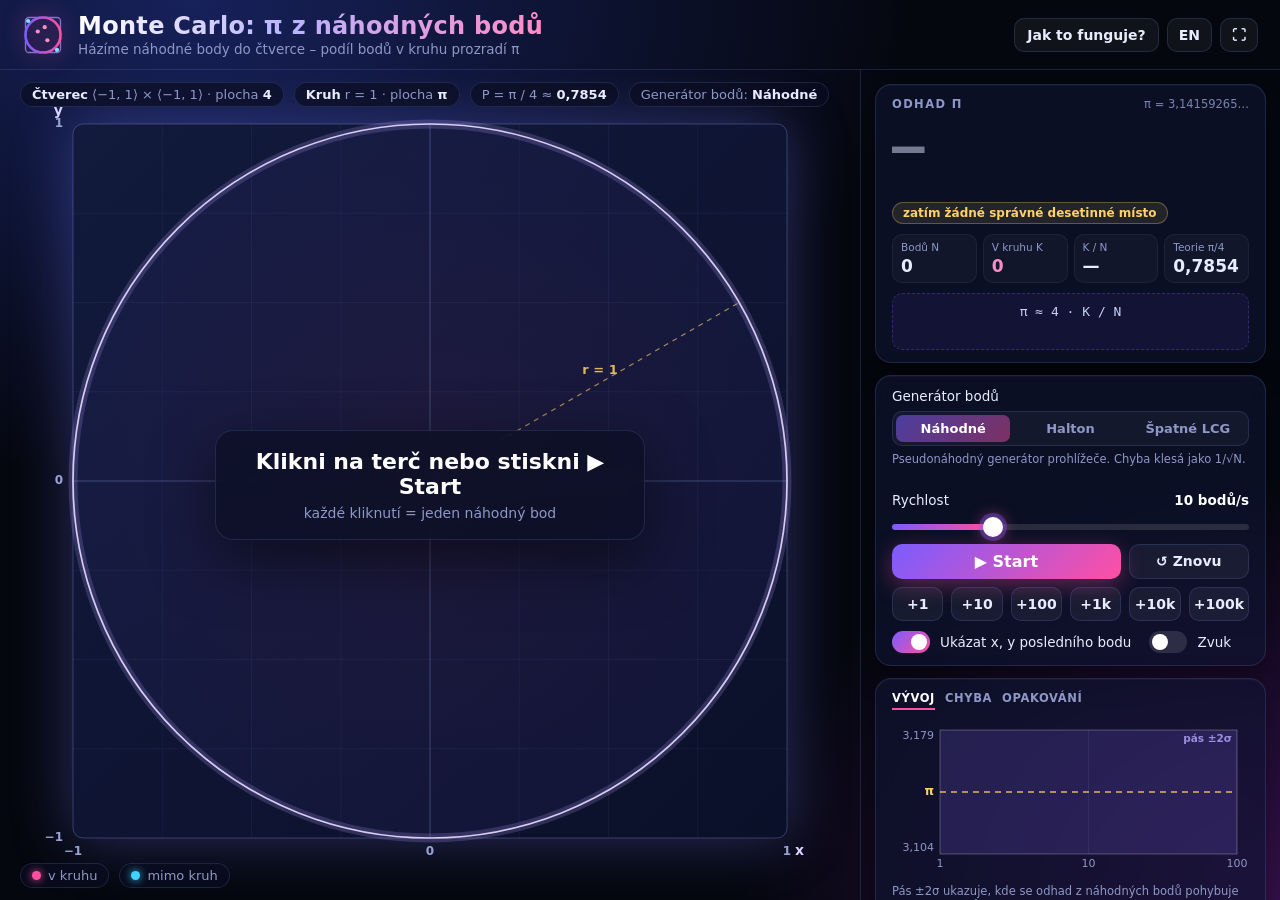
==== commit 66588c79: "Show buttons only in Opakování tab" ====
--- a/monte-carlo/index.html
+++ b/monte-carlo/index.html
@@ -177,6 +177,8 @@
     border: 1px solid var(--border); background: rgba(255,255,255,.05); color: var(--text); border-radius: 999px;
     font: inherit; font-size: 11px; font-weight: 700; padding: 2px 8px; cursor: pointer;
   }
+  /* only on the Repeats tab; hidden (not removed) so the header keeps its height */
+  .histbtns.off { visibility: hidden; }
   .histbtns button:hover { border-color: rgba(255,79,163,.6); background: rgba(255,79,163,.15); }
   .chart { width: 100%; height: 200px; display: block; }
   @media (max-height: 950px) { .chart { height: 160px; } }
@@ -297,7 +299,7 @@
       <div class="card">
         <h3>
           <span><button class="tab on" data-tab="conv" data-i18n="tabConv"></button><button class="tab" data-tab="err" data-i18n="tabErr"></button><button class="tab" data-tab="hist" data-i18n="tabHist"></button></span>
-          <span class="histbtns"><span>500×</span><button data-hist="100">100</button><button data-hist="1000">1k</button><button data-hist="10000">10k</button></span>
+          <span class="histbtns off"><span>500×</span><button data-hist="100">100</button><button data-hist="1000">1k</button><button data-hist="10000">10k</button></span>
         </h3>
         <canvas class="chart" id="chart"></canvas>
         <div class="chart-note" id="chartNote"></div>
@@ -1129,6 +1131,7 @@
 function setTab(tab) {
   CH.tab = tab;
   document.querySelectorAll('.tab').forEach(b => b.classList.toggle('on', b.dataset.tab === tab));
+  document.querySelector('.histbtns').classList.toggle('off', tab !== 'hist');
   $('chartNote').textContent = T.notes[tab];
   drawChart();
 }
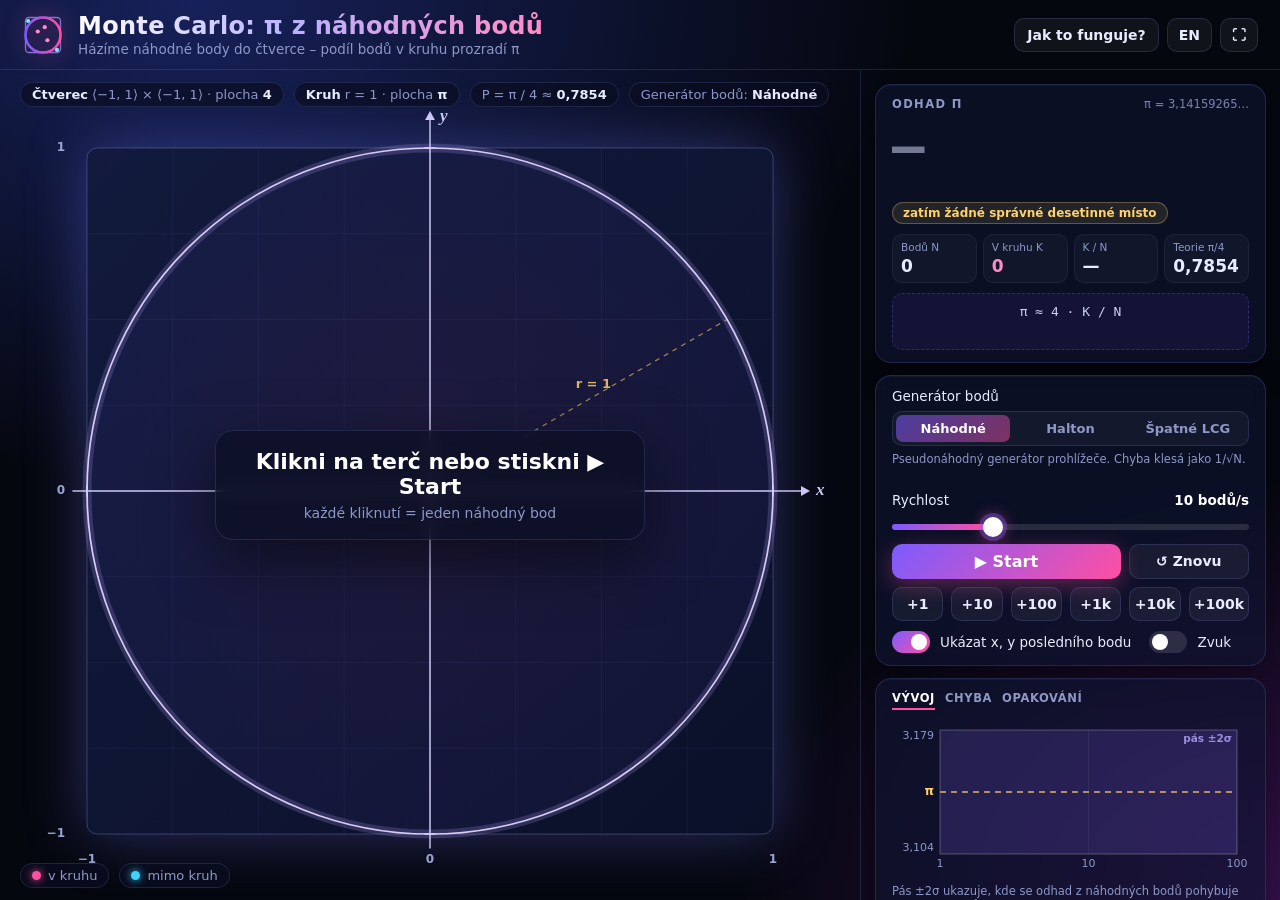
==== commit 755ac745: "Edit axis" ====
--- a/monte-carlo/index.html
+++ b/monte-carlo/index.html
@@ -581,7 +581,7 @@
   G.ch = Math.max(1, Math.round(r.height * G.dpr));
   for (const c of [cv, bg, acc]) { c.width = G.cw; c.height = G.ch; }
   accClipped = false;                // resizing a canvas resets its state
-  const d = G.dpr, mx = 60 * d, mt = 54 * d, mb = 62 * d;
+  const d = G.dpr, mx = 64 * d, mt = 78 * d, mb = 66 * d;
   G.size = Math.max(10, Math.min(G.cw - 2 * mx, G.ch - mt - mb));
   G.ox = (G.cw - G.size) / 2;
   G.oy = mt + (G.ch - mt - mb - G.size) / 2;
@@ -639,12 +639,35 @@
   // tick labels
   c.font = font(12, 600); c.fillStyle = '#9aa3d4';
   c.textAlign = 'center'; c.textBaseline = 'top';
-  [[-1, '−1'], [0, '0'], [1, '1']].forEach(([v, t]) => c.fillText(t, X(v), y0 + s + 8 * d));
+  [[-1, '−1'], [0, '0'], [1, '1']].forEach(([v, t]) => c.fillText(t, X(v), y0 + s + 20 * d));
   c.textAlign = 'right'; c.textBaseline = 'middle';
-  [[-1, '−1'], [0, '0'], [1, '1']].forEach(([v, t]) => c.fillText(t, x0 - 10 * d, Y(v)));
-  c.font = font(14, 700); c.fillStyle = '#d7d2ff';
-  c.textAlign = 'left'; c.textBaseline = 'top'; c.fillText('x', x0 + s + 8 * d, y0 + s + 6 * d);
-  c.textAlign = 'right'; c.textBaseline = 'bottom'; c.fillText('y', x0 - 10 * d, y0 - 6 * d);
+  [[-1, '−1'], [0, '0'], [1, '1']].forEach(([v, t]) => c.fillText(t, x0 - 22 * d, Y(v)));
+  drawAxisArrows(c);
+}
+
+// x and y axes running a bit past the square, arrowheads on the positive ends.
+function drawAxisArrows(c) {
+  const d = G.dpr, ext = 28 * d, tail = 14 * d, head = 9 * d;
+  const x0 = X(-1), x1 = X(1), y0 = Y(1), y1 = Y(-1), cx = X(0), cy = Y(0);
+  c.save();
+  c.strokeStyle = 'rgba(215, 210, 255, 0.9)'; c.fillStyle = 'rgba(215, 210, 255, 0.95)';
+  c.lineWidth = 1.5 * d; c.lineCap = 'round';
+  c.beginPath();
+  c.moveTo(x0 - tail, cy); c.lineTo(x1 + ext, cy);
+  c.moveTo(cx, y1 + tail); c.lineTo(cx, y0 - ext);
+  // tick marks where the axes cross the edge of the square (±1)
+  for (const tx of [x0, x1]) { c.moveTo(tx, cy - 5 * d); c.lineTo(tx, cy + 5 * d); }
+  for (const ty of [y0, y1]) { c.moveTo(cx - 5 * d, ty); c.lineTo(cx + 5 * d, ty); }
+  c.stroke();
+  c.beginPath();
+  c.moveTo(x1 + ext + head, cy); c.lineTo(x1 + ext, cy - head * 0.55); c.lineTo(x1 + ext, cy + head * 0.55); c.closePath();
+  c.moveTo(cx, y0 - ext - head); c.lineTo(cx - head * 0.55, y0 - ext); c.lineTo(cx + head * 0.55, y0 - ext); c.closePath();
+  c.fill();
+  c.font = `italic 700 ${17 * d}px "Cambria Math", "Times New Roman", Georgia, serif`;
+  c.textBaseline = 'middle';
+  c.textAlign = 'left'; c.fillText('x', x1 + ext + head + 6 * d, cy);
+  c.textAlign = 'left'; c.fillText('y', cx + 10 * d, y0 - ext - head * 0.4);
+  c.restore();
 }
 
 // Clears the point layer and clips it to the square.
@@ -1243,6 +1266,12 @@
   ctx.clearRect(0, 0, G.cw, G.ch);
   ctx.drawImage(bg, 0, 0);
   ctx.drawImage(acc, 0, 0);
+  if (S.N) {
+    ctx.strokeStyle = 'rgba(225, 228, 255, 0.3)'; ctx.lineWidth = 1 * G.dpr;
+    ctx.beginPath();
+    ctx.moveTo(X(-1), Y(0)); ctx.lineTo(X(1), Y(0)); ctx.moveTo(X(0), Y(-1)); ctx.lineTo(X(0), Y(1));
+    ctx.stroke();
+  }
   // the circle glows up briefly whenever a point lands inside it
   if (S.pulse > 0.01) {
     ctx.save();
